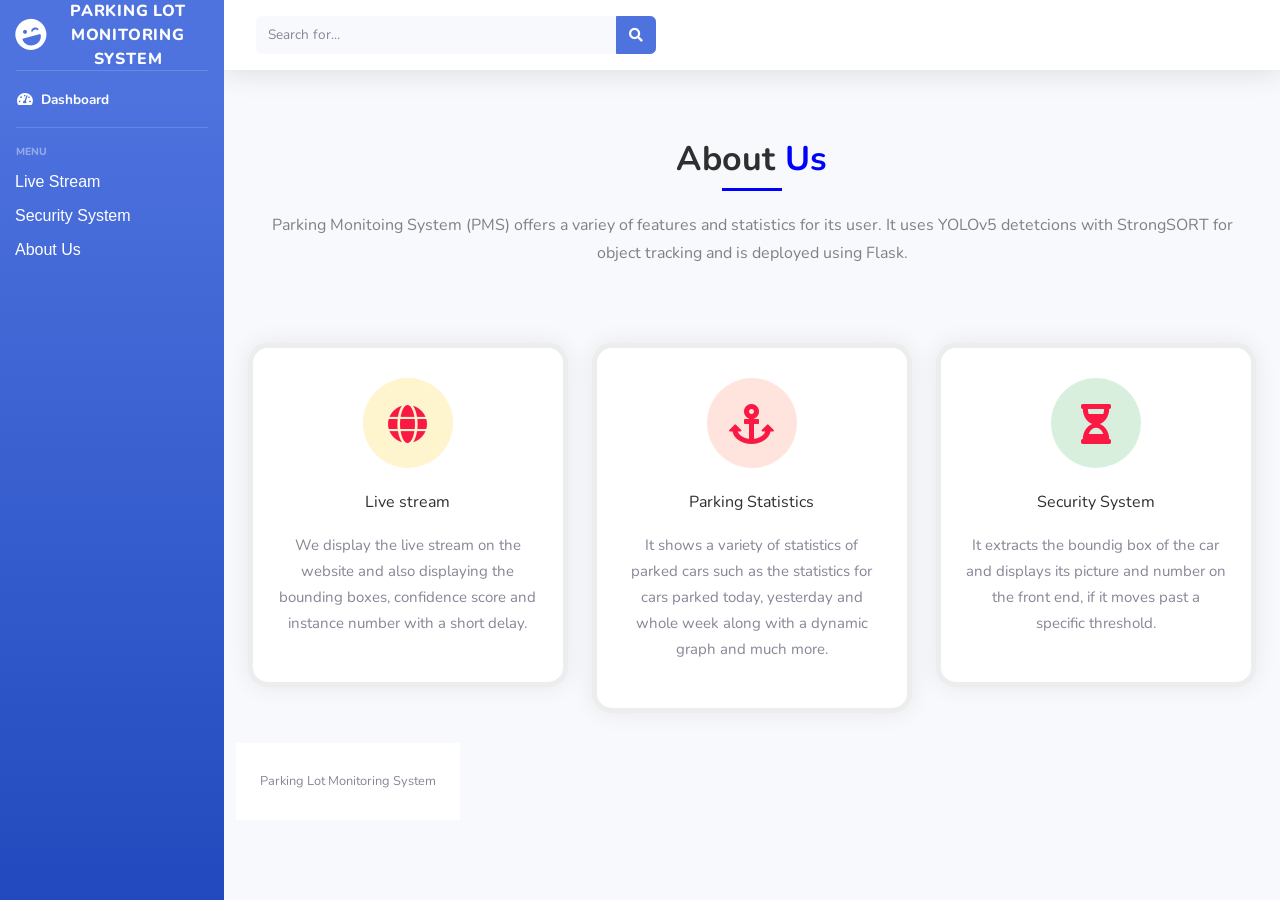
==== templates/about_us.html @ 56625df2 "Uploading the whole project to github repo" ====
<!DOCTYPE html>
<html lang="en">

<head>

    <meta charset="utf-8">
    <meta http-equiv="X-UA-Compatible" content="IE=edge">
    <meta name="viewport" content="width=device-width, initial-scale=1, shrink-to-fit=no">
    <meta name="description" content="">
    <meta name="author" content="">

    <title>Parking Lot Monitoring System</title>

    <!-- Custom fonts for this template-->
    <link href="/static/vendor/fontawesome-free/css/all.min.css" rel="stylesheet" type="text/css">
    <link
        href="https://fonts.googleapis.com/css?family=Nunito:200,200i,300,300i,400,400i,600,600i,700,700i,800,800i,900,900i"
        rel="stylesheet">

    <!-- Custom styles for this template-->
    <link href="/static/css/sb-admin-2.min.css" rel="stylesheet">
    <link href="/static/css/aboutus.css" rel="stylesheet">

</head>

<body id="page-top">

    <!-- Page Wrapper -->
    <div id="wrapper">

        <!-- Sidebar -->
        <ul class="navbar-nav bg-gradient-primary sidebar sidebar-dark accordion" id="accordionSidebar">

            <!-- Sidebar - Brand -->
            <a class="sidebar-brand d-flex align-items-center justify-content-center" href="/">
                <div class="sidebar-brand-icon rotate-n-15">
                    <i class="fas fa-laugh-wink"></i>
                </div>
                <div class="sidebar-brand-text mx-3">Parking Lot Monitoring System</div>
            </a>
            
            <!-- Divider -->
            <hr class="sidebar-divider my-0">

            <!-- Nav Item - Dashboard -->
            <li class="nav-item active">
                <a class="nav-link" href="/">
                    <i class="fas fa-fw fa-tachometer-alt"></i>
                    <span>Dashboard</span></a>
            </li>

            <!-- Divider -->
            <hr class="sidebar-divider">

            <!-- Heading -->
            <div class="sidebar-heading">
                Menu
            </div>

            <!-- Nav Item - Pages Collapse Menu -->
            <li class="nav-item">
               
                <div style="margin-left: 15px; margin-top: 10px;">
                <span><a  href = "./livestream" style="color:white; font-family:'Lucida Sans', 'Lucida Sans Regular', 'Lucida Grande', 'Lucida Sans Unicode', Geneva, Verdana, sans-serif">Live Stream</a></span>
               </div>

               <div id = "btn-predict" style="margin-left: 15px; margin-top: 10px;">
                <span><a  href ="./security_system" style="color:white; font-family:'Lucida Sans', 'Lucida Sans Regular', 'Lucida Grande', 'Lucida Sans Unicode', Geneva, Verdana, sans-serif">Security System</a></span>
               </div>
               <div id = "btn-predict" style="margin-left: 15px; margin-top: 10px;">
                <span><a  href = "/about_us" style="color:white; font-family:'Lucida Sans', 'Lucida Sans Regular', 'Lucida Grande', 'Lucida Sans Unicode', Geneva, Verdana, sans-serif">About Us</a></span>
               </div>

        </li>

    </ul>
                
          

        </ul>
        <!-- End of Sidebar -->

        <!-- Content Wrapper -->
        <div id="content-wrapper" class="d-flex flex-column">

            <!-- Main Content -->
            <div id="content">

                <!-- Topbar -->
                <nav class="navbar navbar-expand navbar-light bg-white topbar mb-4 static-top shadow">

                    <!-- Sidebar Toggle (Topbar) -->
                    <button id="sidebarToggleTop" class="btn btn-link d-md-none rounded-circle mr-3">
                        <i class="fa fa-bars"></i>
                    </button>

                    <!-- Topbar Search -->
                    <form
                        class="d-none d-sm-inline-block form-inline mr-auto ml-md-3 my-2 my-md-0 mw-100 navbar-search">
                        <div class="input-group">
                            <input type="text" class="form-control bg-light border-0 small" placeholder="Search for..."
                                aria-label="Search" aria-describedby="basic-addon2">
                            <div class="input-group-append">
                                <button class="btn btn-primary" type="button">
                                    <i class="fas fa-search fa-sm"></i>
                                </button>
                            </div>
                        </div>
                    </form>

                    <!-- Topbar Navbar -->
                   

                </nav>
                <!-- End of Topbar -->

                <!-- Begin Page Content -->
                <div class="feat bg-gray pt-5 pb-5">
                    <div class="container">
                      <div class="row">
                        <div class="section-head col-sm-12">
                          <h4><span>About</span> Us</h4>
                          <p>Parking Monitoing System (PMS) offers a variey of features and statistics for its user. It uses YOLOv5 detetcions with StrongSORT for object tracking and is deployed using Flask.</p>
                        </div>
                        <div class="col-lg-4 col-sm-6">
                          <div class="item"> <span class="icon feature_box_col_one"><i class="fa fa-globe"></i></span>
                            <h6>Live stream</h6>
                            <p>We display the live stream on the website and also displaying the bounding boxes, confidence score and instance number with a short delay.</p>
                          </div>
                        </div>
                        <div class="col-lg-4 col-sm-6">
                          <div class="item"> <span class="icon feature_box_col_two"><i class="fa fa-anchor"></i></span>
                            <h6>Parking Statistics</h6>
                            <p>It shows a variety of statistics of parked cars such as the statistics for cars parked today, yesterday and whole week along with a dynamic graph and much more.</p>
                          </div>
                        </div>
                        <div class="col-lg-4 col-sm-6">
                          <div class="item"> <span class="icon feature_box_col_three"><i class="fa fa-hourglass-half"></i></span>
                            <h6>Security System</h6>
                            <p>It extracts the boundig box of the car and displays its picture and number on the front end, if it moves past a specific threshold.</p>
                          </div>
                        </div>
            <!-- End of Main Content -->

            <!-- Footer -->
            <footer class="sticky-footer bg-white">
                <div class="container my-auto">
                    <div class="copyright text-center my-auto">
                        <span>Parking Lot Monitoring System</span>
                    </div>
                </div>
            </footer>
            <!-- End of Footer -->

        </div>
        <!-- End of Content Wrapper -->

    </div>
    <!-- End of Page Wrapper -->

    <!-- Scroll to Top Button-->
    <a class="scroll-to-top rounded" href="#page-top">
        <i class="fas fa-angle-up"></i>
    </a>

   

   
    <script src="/static/vendor/jquery/jquery.min.js"></script>
    <script src="/static/vendor/bootstrap/js/bootstrap.bundle.min.js"></script>

   
    <script src="/static/vendor/jquery-easing/jquery.easing.min.js"></script>

    
    <script src="/static/js/sb-admin-2.min.js"></script>

    <!-- Page level plugins -->
    <script src="/static/vendor/chart.js/Chart.min.js"></script>

    <!-- Page level custom scripts -->
    <script src="/static/js/demo/chart-area-demo.js"></script>
    <script src="/static/js/demo/chart-pie-demo.js"></script>

</body>

</html>
---- static/css/aboutus.css ----
h1,
h2,
h3,
h4,
h5,
h6 {}
a,
a:hover,
a:focus,
a:active {
    text-decoration: none;
    outline: none;
}

a,
a:active,
a:focus {
    color: #333;
    text-decoration: none;
    transition-timing-function: ease-in-out;
    -ms-transition-timing-function: ease-in-out;
    -moz-transition-timing-function: ease-in-out;
    -webkit-transition-timing-function: ease-in-out;
    -o-transition-timing-function: ease-in-out;
    transition-duration: .2s;
    -ms-transition-duration: .2s;
    -moz-transition-duration: .2s;
    -webkit-transition-duration: .2s;
    -o-transition-duration: .2s;
}

ul {
    margin: 0;
    padding: 0;
    list-style: none;
}
img {
max-width: 100%;
height: auto;
}
span, a, a:hover {
display: inline-block;
text-decoration: none;
color: inherit;
}
.section-head {
margin-bottom: 60px;
}
.section-head h4 {
position: relative;
padding:0;
color: blue;
line-height: 1;
letter-spacing:0.3px;
font-size: 34px;
font-weight: 700;  
text-align:center;
text-transform:none;
margin-bottom:30px;
}
.section-head h4:before {
content: '';
width: 60px;
height: 3px;
background: blue;
position: absolute;
left: 0px;
bottom: -10px;
right:0;  
margin:0 auto;
}
.section-head h4 span {
font-weight: 700;
padding-bottom: 5px;
color:#2f2f2f
}
p.service_text{
color:#cccccc !important;
font-size:16px;
line-height:28px;
text-align:center;    
}
.section-head p, p.awesome_line{
color:#818181;
font-size:16px;
line-height:28px;
text-align:center;  
}

.extra-text {
font-size:34px;
font-weight: 700;
color:#2f2f2f;
margin-bottom: 25px;
position:relative;
text-transform: none;
}
.extra-text::before {
content: '';
width: 60px;
height: 3px;
background: #f91942;
position: absolute;
left: 0px;
bottom: -10px;
right: 0;
margin: 0 auto;
}
.extra-text span {
font-weight: 700;
color:#f91942;
}
.item {
background: #fff;
text-align: center;
padding: 30px 25px;
-webkit-box-shadow:0 0px 25px rgba(0, 0, 0, 0.07);
box-shadow:0 0px 25px rgba(0, 0, 0, 0.07);
border-radius: 20px;
border:5px solid rgba(0, 0, 0, 0.07);
margin-bottom: 30px;
-webkit-transition: all .5s ease 0;
transition: all .5s ease 0;
transition: all 0.5s ease 0s;
}
.item:hover{
background: blue;
box-shadow:0 8px 20px 0px rgba(0, 0, 0, 0.2);
-webkit-transition: all .5s ease 0;
transition: all .5s ease 0;
transition: all 0.5s ease 0s;
}
.item:hover .item, .item:hover span.icon{
background:#fff;
border-radius:10px;
-webkit-transition: all .5s ease 0;
transition: all .5s ease 0;
transition: all 0.5s ease 0s;
}
.item:hover h6, .item:hover p{
color:#fff;
-webkit-transition: all .5s ease 0;
transition: all .5s ease 0;
transition: all 0.5s ease 0s;
}
.item .icon {
font-size: 40px;
margin-bottom:25px;
color: #f91942;  
width: 90px;
height: 90px;
line-height: 96px;
border-radius: 50px;
}
.item .feature_box_col_one{
background:rgba(247, 198, 5, 0.20);
color:#f91942
}
.item .feature_box_col_two{
background:rgba(255, 77, 28, 0.15);
color:#f91942
}
.item .feature_box_col_three{
background:rgba(0, 147, 38, 0.15);
color:#f91942
}
.item .feature_box_col_four{
background:rgba(0, 108, 255, 0.15);
color:#f91942
}
.item .feature_box_col_five{
background:rgba(146, 39, 255, 0.15);
color:#f91942
}
.item .feature_box_col_six{
background:rgba(23, 39, 246, 0.15);
color:#f91942
}
.item p{
font-size:15px;
line-height:26px;
}
.item h6 {
margin-bottom:20px;
color:#2f2f2f;
}
.mission p {
margin-bottom: 10px;
font-size: 15px;
line-height: 28px;
font-weight: 500;
}
.mission i {
display: inline-block;
width: 50px;
height: 50px;
line-height: 50px;
text-align: center;
background: #f91942;
border-radius: 50%;
color: #fff;
font-size: 25px;
}
.mission .small-text {
margin-left: 10px;
font-size: 13px;
color: #666;
}
.skills {
padding-top:0px;
}
.skills .prog-item {
margin-bottom: 25px;
}
.skills .prog-item:last-child {
margin-bottom: 0;
}
.skills .prog-item p {
font-weight: 500;
font-size: 15px;
margin-bottom: 10px;
}
.skills .prog-item .skills-progress {
width: 100%;
height: 10px;
background: #e0e0e0;
border-radius:20px;
position: relative;
}
.skills .prog-item .skills-progress span {
position: absolute;
left: 0;
top: 0;
height: 100%;
background: #f91942;
width: 10%;
border-radius: 10px;
-webkit-transition: all 1s;
transition: all 1s;
}
.skills .prog-item .skills-progress span:after {
content: attr(data-value);
position: absolute;
top: -5px;
right: 0;
font-size: 10px;
font-weight:600;    
color: #fff;
background:rgba(0, 0, 0, 0.9);
padding: 3px 7px;
border-radius: 30px;
}
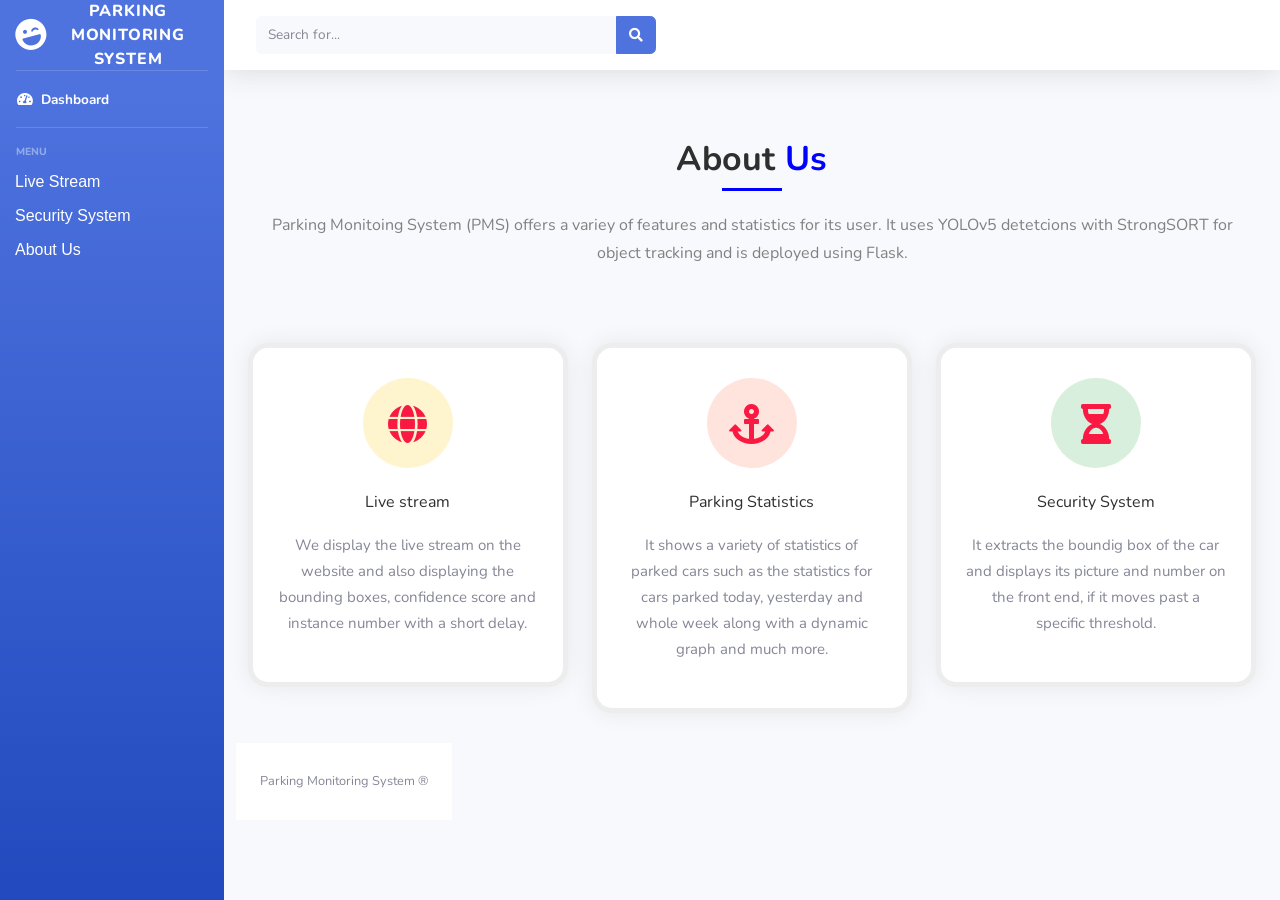
==== commit 27271ca8: "Updated website code" ====
--- a/templates/about_us.html
+++ b/templates/about_us.html
@@ -9,7 +9,7 @@
     <meta name="description" content="">
     <meta name="author" content="">
 
-    <title>Parking Lot Monitoring System</title>
+    <title>Parking Monitoring System</title>
 
     <!-- Custom fonts for this template-->
     <link href="/static/vendor/fontawesome-free/css/all.min.css" rel="stylesheet" type="text/css">
@@ -36,7 +36,7 @@
                 <div class="sidebar-brand-icon rotate-n-15">
                     <i class="fas fa-laugh-wink"></i>
                 </div>
-                <div class="sidebar-brand-text mx-3">Parking Lot Monitoring System</div>
+                <div class="sidebar-brand-text mx-3">Parking Monitoring System</div>
             </a>
             
             <!-- Divider -->
@@ -146,7 +146,7 @@
             <footer class="sticky-footer bg-white">
                 <div class="container my-auto">
                     <div class="copyright text-center my-auto">
-                        <span>Parking Lot Monitoring System</span>
+                        <span>Parking Monitoring System ®</span>
                     </div>
                 </div>
             </footer>
